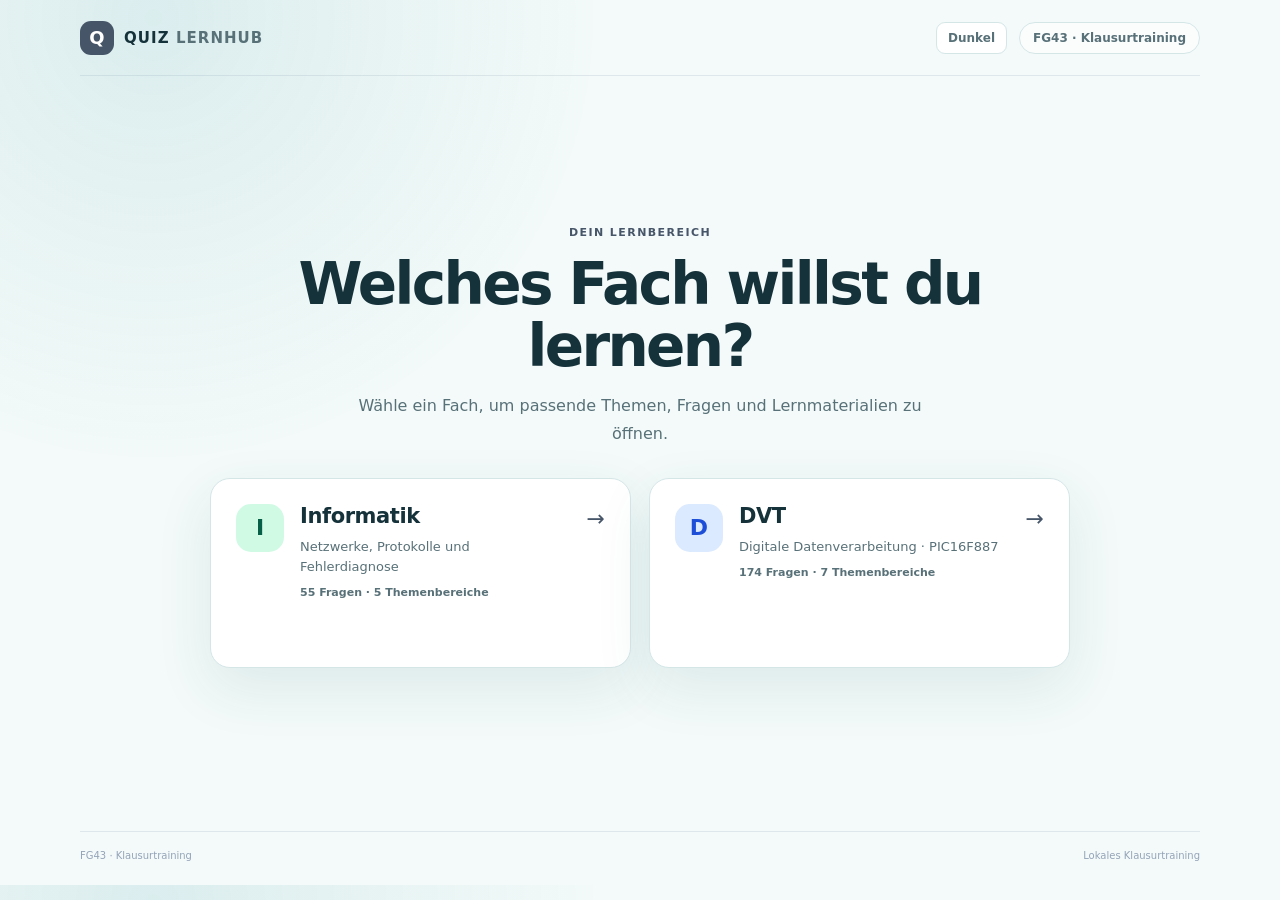
==== DVT-quiz-app/index.html @ 06a9f0ba "desktop" ====
<!doctype html>
<html lang="de">
<head>
  <meta charset="utf-8">
  <meta name="viewport" content="width=device-width, initial-scale=1">
  <meta http-equiv="refresh" content="0; url=../index.html">
  <script>window.location.replace("../index.html");</script>
  <meta name="theme-color" content="#f4f7fb">
  <title>DVT Quiz | FG43</title>
  <link rel="stylesheet" href="style.css">
  <script src="questions.js" defer></script>
  <script src="app.js" defer></script>
</head>
<body>
  <div class="page-shell">
    <header class="topbar">
      <a class="brand" href="#" aria-label="DVT Quiz Startseite">
        <span class="brand-mark">D</span>
        <span>DVT <span class="brand-light">QUIZ</span></span>
      </a>
      <div class="topbar-actions">
        <a class="header-link" href="lernseite.html">Lernseite</a>
        <button id="themeToggle" class="theme-toggle" type="button" aria-label="Darstellung wechseln">Dunkel</button>
        <span class="course-tag">Leistungskurs · FG43</span>
      </div>
    </header>

    <main>
      <section id="startView" class="view start-view">
        <form id="startForm" class="setup-card">
          <div class="card-heading">
            <div>
              <p class="eyebrow">Dein Quiz</p>
              <h2>DVT-Quiz einrichten</h2>
            </div>
            <span class="duration-badge">max. 90 min</span>
          </div>

          <div class="field-row">
            <span class="field-label">Kategorien</span>
            <div class="category-actions">
              <button id="selectAllCategories" class="text-button" type="button">Alle auswählen</button>
              <button id="clearCategories" class="text-button" type="button">Alle abwählen</button>
            </div>
          </div>
          <div id="categoryGrid" class="category-grid" aria-label="Quizkategorien"></div>

          <label class="field-label" for="countSelect">Aufgaben im Durchlauf</label>
          <select id="countSelect" class="select-control">
            <option value="25" selected>25 Aufgaben · 50 min</option>
            <option value="20">20 Aufgaben · 40 min</option>
            <option value="15">15 Aufgaben · 30 min</option>
            <option value="10">10 Aufgaben · 20 min</option>
          </select>

          <label class="field-label" for="difficultyMode">Schwierigkeitsmix</label>
          <select id="difficultyMode" class="select-control">
            <option value="balanced">Ausgewogen · alle Stufen</option>
            <option value="challenging">Mehr schwere und Knobelaufgaben</option>
            <option value="warmup">Nur Leicht &amp; Mittel · zum Warmwerden</option>
            <option value="hardKnobel">Nur Schwer &amp; Knobel · Härtetest</option>
          </select>

          <label class="field-label" for="quizMode">Quizmodus</label>
          <select id="quizMode" class="select-control">
            <option value="exam">Klausurmodus · Feedback am Ende</option>
            <option value="learning">Lernmodus · Sofort-Feedback</option>
          </select>

          <div class="setup-note">
            <span class="note-icon" aria-hidden="true">i</span>
            <p id="setupNoteText">Die Bearbeitungszeit beträgt 2 Minuten pro Aufgabe, maximal 90 Minuten.</p>
          </div>
          <button class="button button-primary button-wide" type="submit">Quiz starten <span aria-hidden="true">→</span></button>
        </form>

        <div id="topicShortcuts" class="topic-strip" aria-label="Themen-Schnellfilter"></div>
      </section>

      <section id="quizView" class="view quiz-view" hidden>
        <div class="quiz-header">
          <div>
            <p class="eyebrow" id="quizTopicLabel">Prüfungssimulation</p>
            <h1>Aufgabe <span id="currentNumber">1</span><span class="heading-muted"> / <span id="totalNumber">25</span></span></h1>
          </div>
          <div class="timer-card" id="timerCard" role="timer" aria-live="polite">
            <span class="timer-label">Verbleibende Zeit</span>
            <strong id="timerDisplay">90:00</strong>
          </div>
        </div>

        <div class="progress-track" aria-label="Quizfortschritt">
          <div id="progressBar" class="progress-bar"></div>
        </div>

        <div class="quiz-layout">
          <aside class="question-sidebar">
            <div class="sidebar-title">
              <h2>Übersicht</h2>
              <span id="answeredCount">0 beantwortet</span>
            </div>
            <div id="questionGrid" class="question-grid" aria-label="Aufgabennavigation"></div>
            <div class="legend"><span class="legend-dot done"></span> beantwortet <span class="legend-dot current"></span> aktuell</div>
          </aside>

          <section class="question-panel" aria-live="polite">
            <div class="question-meta">
              <span id="questionCategory" class="topic-pill"></span>
              <span id="questionType" class="type-label"></span>
              <span id="questionDifficulty" class="difficulty-pill"></span>
              <span id="questionPoints" class="points-label"></span>
            </div>
            <h2 id="questionPrompt" class="question-prompt"></h2>
            <pre id="questionCode" class="code-block" hidden><code></code></pre>
            <div class="question-tools">
              <button id="tipButton" class="button button-tip" type="button" aria-expanded="false">Tipp anzeigen</button>
              <button id="unsureButton" class="button button-unsure" type="button" aria-pressed="false">◇ Unsicher / später prüfen</button>
            </div>
            <aside id="tipPanel" class="tip-panel" hidden></aside>
            <div id="questionContent" class="question-content"></div>
            <div id="instantFeedback" class="instant-feedback" hidden aria-live="polite"></div>
            <p class="keyboard-hint">Tastatur: 1–7 Antwort wählen/umschalten · ←/→ oder P/N zurück/weiter · T für Tipp (ohne Eingabefeld-Fokus)</p>
            <div class="question-navigation">
              <button id="prevButton" class="button button-secondary" type="button">← Zurück</button>
              <button id="nextButton" class="button button-secondary" type="button">Weiter →</button>
            </div>
          </section>
        </div>

        <footer class="quiz-footer">
          <span id="footerProgress">0 von 25 beantwortet</span>
          <button id="submitButton" class="button button-submit" type="button">Quiz abgeben</button>
        </footer>
      </section>

      <section id="resultView" class="view result-view" hidden>
        <div class="result-heading">
          <p class="eyebrow">Auswertung</p>
          <h1 id="resultTitle">Quiz abgeschlossen</h1>
          <p id="resultSubtitle" class="intro"></p>
        </div>

        <div class="result-summary">
          <article class="score-card score-primary">
            <span>Notenpunkte</span>
            <strong id="gradePoints">—</strong>
            <small id="gradeName">—</small>
          </article>
          <article class="score-card">
            <span>Ergebnis</span>
            <strong id="scoreValue">—</strong>
            <small id="percentValue">—</small>
          </article>
          <article class="score-card">
            <span>Richtige Antworten</span>
            <strong id="correctValue">—</strong>
            <small id="resultTime">—</small>
          </article>
          <article class="score-card score-unsure">
            <span>Unsicher markiert</span>
            <strong id="unsureValue">—</strong>
            <small id="unsureCorrectValue">—</small>
          </article>
        </div>

        <section class="category-results" aria-labelledby="categoryResultsTitle">
          <h2 id="categoryResultsTitle">Trefferquote nach Kategorie</h2>
          <div id="categoryResults" class="category-results-list"></div>
        </section>

        <div class="result-actions">
          <button id="restartButton" class="button button-primary" type="button">Neues Quiz starten</button>
          <button id="repeatWrongButton" class="button button-secondary" type="button" disabled>Falsche Antworten wiederholen</button>
          <button id="repeatLuckyButton" class="button button-secondary" type="button" disabled>Unsichere richtige Antworten wiederholen</button>
          <button id="toggleReviewButton" class="button button-secondary" type="button">Lösungen ansehen</button>
        </div>
        <section id="reviewSection" class="review-section" hidden>
          <h2>Aufgaben und Lösungen</h2>
          <div id="reviewList" class="review-list"></div>
          <section id="uncertainSection" class="uncertain-section" hidden>
            <h2>Unsicher markiert · separat prüfen</h2>
            <div id="uncertainReviewList" class="review-list"></div>
          </section>
        </section>
      </section>
    </main>

    <dialog id="submitDialog" class="confirm-dialog" aria-labelledby="submitDialogTitle">
      <form method="dialog">
        <p class="eyebrow">Quiz abgeben</p>
        <h2 id="submitDialogTitle">Möchtest du wirklich abgeben?</h2>
        <p id="submitDialogText" class="confirm-dialog-text"></p>
        <div class="confirm-dialog-actions">
          <button id="cancelSubmitButton" class="button button-secondary" value="cancel">Weiterarbeiten</button>
          <button id="confirmSubmitButton" class="button button-primary" value="confirm">Jetzt abgeben</button>
        </div>
      </form>
    </dialog>

    <footer class="site-footer">
      <span>Datenverarbeitungstechnik · FG43</span>
      <span>Lokales Klausurtraining</span>
    </footer>
  </div>
  <script src="theme.js" defer></script>
</body>
</html>
---- DVT-quiz-app/style.css ----
:root {
  color-scheme: light;
  --ink: #17233a;
  --muted: #64748b;
  --line: #e2e8f0;
  --surface: #ffffff;
  --canvas: #f4f7fb;
  --blue: #315ee8;
  --blue-dark: #2347bd;
  --blue-soft: #edf2ff;
  --green: #16835d;
  --green-soft: #e9f7f1;
  --red: #c2414b;
  --red-soft: #fff0f0;
  --amber: #ae7511;
  --shadow: 0 20px 55px rgba(32, 54, 91, 0.08);
  font-family: Inter, ui-sans-serif, system-ui, -apple-system, BlinkMacSystemFont, "Segoe UI", sans-serif;
}

* { box-sizing: border-box; }

body {
  margin: 0;
  min-width: 320px;
  background:
    radial-gradient(circle at 12% 2%, rgba(49, 94, 232, 0.08), transparent 28rem),
    var(--canvas);
  color: var(--ink);
}

button, select { font: inherit; }
button { cursor: pointer; }
[hidden] { display: none !important; }

.page-shell { width: min(1120px, calc(100% - 40px)); margin: 0 auto; }
.topbar { height: 76px; display: flex; align-items: center; justify-content: space-between; border-bottom: 1px solid rgba(148, 163, 184, 0.22); }
.brand { display: inline-flex; gap: 10px; align-items: center; color: var(--ink); text-decoration: none; font-weight: 850; letter-spacing: 0.07em; font-size: 15px; }
.brand-mark { display: grid; width: 34px; height: 34px; place-items: center; border-radius: 11px; background: var(--blue); color: white; font-weight: 800; font-size: 18px; letter-spacing: 0; }
.brand-light { color: var(--muted); font-weight: 650; }
.course-tag { border: 1px solid var(--line); background: rgba(255,255,255,.72); border-radius: 999px; padding: 8px 13px; color: var(--muted); font-size: 12px; font-weight: 700; }

.view { padding: 42px 0 56px; }
.start-view { display: grid; grid-template-columns: minmax(0, 620px); justify-content: center; gap: 20px; align-items: start; min-height: calc(100vh - 145px); }
.eyebrow { margin: 0 0 12px; color: var(--blue); font-size: 11px; line-height: 1.4; font-weight: 800; letter-spacing: .13em; text-transform: uppercase; }
h1, h2, p { margin-top: 0; }
.quiz-header h1, .result-heading h1 { margin-bottom: 18px; font-size: clamp(36px, 5vw, 58px); line-height: 1.06; letter-spacing: -.045em; }
.intro { max-width: 570px; color: var(--muted); font-size: 16px; line-height: 1.75; }
.setup-card { padding: 28px; border: 1px solid rgba(226, 232, 240, .9); border-radius: 22px; background: var(--surface); box-shadow: var(--shadow); }
.card-heading { display: flex; align-items: flex-start; justify-content: space-between; gap: 16px; margin-bottom: 24px; }
.card-heading .eyebrow { margin-bottom: 7px; }
.card-heading h2 { margin: 0; font-size: 22px; letter-spacing: -.025em; }
.duration-badge { border-radius: 999px; background: var(--blue-soft); color: var(--blue-dark); padding: 8px 12px; font-size: 12px; font-weight: 800; white-space: nowrap; }
.field-label { display: block; margin: 18px 0 8px; color: #334155; font-size: 13px; font-weight: 750; }
.select-control { width: 100%; min-height: 48px; padding: 0 13px; border: 1px solid #d7dfeb; border-radius: 11px; background: #fff; color: var(--ink); outline: none; }
.select-control:focus, button:focus-visible, select:focus-visible, input:focus-visible { outline: 3px solid rgba(49,94,232,.24); outline-offset: 2px; }
.setup-note { display: flex; gap: 10px; margin: 22px 0; padding: 13px; border-radius: 12px; background: #f6f8fc; }
.setup-note p { margin: 0; color: var(--muted); font-size: 12px; line-height: 1.6; }
.note-icon { flex: 0 0 18px; display: grid; width: 18px; height: 18px; place-items: center; border-radius: 50%; background: #dce6ff; color: var(--blue-dark); font-size: 12px; font-weight: 900; }
.button { display: inline-flex; align-items: center; justify-content: center; gap: 10px; min-height: 44px; padding: 0 17px; border: 1px solid transparent; border-radius: 11px; font-size: 13px; font-weight: 760; transition: background .15s, border-color .15s, transform .15s; }
.button:hover { transform: translateY(-1px); }
.button-primary { background: var(--blue); color: white; }
.button-primary:hover { background: var(--blue-dark); }
.button-wide { width: 100%; min-height: 50px; }
.button-secondary { border-color: var(--line); background: white; color: #334155; }
.button-secondary:hover { background: #f8fafc; border-color: #cbd5e1; }
.button-submit { background: var(--ink); color: white; }
.button-submit:hover { background: #293b5c; }
.topic-strip { grid-column: 1 / -1; display: flex; flex-wrap: wrap; gap: 9px; margin-top: 0; }
.topic-strip span { padding: 8px 11px; border: 1px solid var(--line); border-radius: 999px; background: rgba(255,255,255,.72); color: #64748b; font-size: 11px; font-weight: 650; }

.quiz-header { display: flex; align-items: flex-end; justify-content: space-between; gap: 20px; }
.quiz-header h1 { margin: 0; font-size: clamp(30px, 4vw, 42px); }
.heading-muted { color: #94a3b8; font-size: .68em; font-weight: 600; }
.timer-card { min-width: 136px; padding: 10px 15px; border: 1px solid var(--line); border-radius: 13px; background: white; text-align: center; box-shadow: 0 5px 15px rgba(32,54,91,.04); }
.timer-label { display: block; color: var(--muted); font-size: 10px; font-weight: 750; text-transform: uppercase; letter-spacing: .09em; }
.timer-card strong { display: block; margin-top: 3px; font-size: 25px; font-variant-numeric: tabular-nums; letter-spacing: .04em; }
.timer-card.is-low { border-color: #f2b6b8; background: var(--red-soft); color: var(--red); }
.progress-track { height: 6px; margin: 24px 0; overflow: hidden; border-radius: 99px; background: #e6ebf3; }
.progress-bar { height: 100%; width: 0; border-radius: inherit; background: linear-gradient(90deg, #315ee8, #7390ff); transition: width .25s ease; }
.quiz-layout { display: grid; grid-template-columns: 220px minmax(0, 1fr); gap: 18px; align-items: stretch; }
.question-sidebar, .question-panel { border: 1px solid var(--line); border-radius: 18px; background: var(--surface); box-shadow: 0 10px 30px rgba(32,54,91,.04); }
.question-sidebar { padding: 18px; }
.sidebar-title { display: flex; justify-content: space-between; align-items: baseline; gap: 10px; margin-bottom: 15px; }
.sidebar-title h2 { margin: 0; font-size: 14px; }
.sidebar-title span { color: var(--muted); font-size: 10px; }
.question-grid { display: grid; grid-template-columns: repeat(5, 1fr); gap: 7px; }
.question-nav-button { width: 100%; aspect-ratio: 1; border: 1px solid var(--line); border-radius: 8px; background: white; color: #64748b; font-size: 11px; font-weight: 700; }
.question-nav-button.is-answered { border-color: #b7e4d1; background: var(--green-soft); color: var(--green); }
.question-nav-button.is-current { outline: 2px solid var(--blue); outline-offset: 1px; color: var(--blue-dark); }
.legend { display: flex; align-items: center; gap: 6px; margin-top: 17px; color: var(--muted); font-size: 10px; }
.legend-dot { width: 8px; height: 8px; margin-left: 5px; border: 1px solid #cbd5e1; border-radius: 50%; }
.legend-dot.done { border-color: #70c4a0; background: var(--green-soft); }
.legend-dot.current { border-color: var(--blue); background: var(--blue); }
.question-panel { min-height: 450px; padding: clamp(20px, 4vw, 36px); display: flex; flex-direction: column; }
.question-meta { display: flex; align-items: center; flex-wrap: wrap; gap: 9px; margin-bottom: 21px; }
.topic-pill { padding: 6px 9px; border-radius: 999px; background: var(--blue-soft); color: var(--blue-dark); font-size: 10px; font-weight: 800; }
.type-label, .points-label { color: var(--muted); font-size: 11px; font-weight: 650; }
.points-label { margin-left: auto; }
.question-prompt { margin: 0 0 18px; font-size: clamp(18px, 2.5vw, 24px); line-height: 1.45; letter-spacing: -.02em; }
.code-block { margin: 0 0 19px; padding: 16px 18px; overflow-x: auto; border: 1px solid #253651; border-radius: 12px; background: #152238; color: #e3ecff; font: 13px/1.7 "Cascadia Code", "SFMono-Regular", Consolas, monospace; tab-size: 4; }
.question-content { display: grid; gap: 10px; margin: 0 0 25px; }
.answer-option { display: flex; align-items: flex-start; gap: 11px; padding: 13px 14px; border: 1px solid var(--line); border-radius: 11px; background: #fff; cursor: pointer; transition: border-color .12s, background .12s; }
.answer-option:hover { border-color: #b9c9f8; background: #fafbff; }
.answer-option:has(input:checked) { border-color: #7d98f0; background: #f5f7ff; }
.answer-option input { margin: 3px 0 0; accent-color: var(--blue); }
.option-letter { display: inline-grid; flex: 0 0 22px; width: 22px; height: 22px; place-items: center; border-radius: 7px; background: #f1f5f9; color: #475569; font-size: 10px; font-weight: 800; }
.option-text { color: #334155; font-size: 13px; line-height: 1.55; }
.cloze-line { color: #334155; font-size: 14px; line-height: 2.6; }
.cloze-select { max-width: 100%; margin: 0 4px; padding: 8px 28px 8px 10px; border: 1px solid #cbd5e1; border-radius: 8px; background: #fff; color: var(--ink); }
.question-navigation { display: flex; justify-content: space-between; gap: 10px; margin-top: auto; padding-top: 14px; border-top: 1px solid #f0f3f8; }
.keyboard-hint { margin: 0 0 9px; color: var(--muted); font-size: 10px; text-align: right; }
.quiz-footer { display: flex; justify-content: space-between; align-items: center; gap: 16px; margin-top: 17px; color: var(--muted); font-size: 12px; }

.result-heading { margin: 12px 0 24px; }
.result-heading h1 { margin-bottom: 10px; font-size: clamp(34px, 5vw, 48px); }
.result-heading .intro { margin-bottom: 0; }
.result-summary { display: grid; grid-template-columns: repeat(3, 1fr); gap: 14px; }
.score-card { min-height: 145px; display: flex; flex-direction: column; align-items: flex-start; justify-content: center; padding: 22px; border: 1px solid var(--line); border-radius: 17px; background: white; box-shadow: 0 8px 24px rgba(32,54,91,.04); }
.score-card span { color: var(--muted); font-size: 11px; font-weight: 750; text-transform: uppercase; letter-spacing: .08em; }
.score-card strong { margin: 8px 0 2px; font-size: 34px; letter-spacing: -.04em; font-variant-numeric: tabular-nums; }
.score-card small { color: var(--muted); font-size: 12px; }
.score-primary { border-color: #d4defc; background: linear-gradient(135deg, #eef2ff, #fff); }
.score-primary strong { color: var(--blue-dark); }
.result-actions { display: flex; gap: 10px; margin: 22px 0 30px; }
.review-section h2 { font-size: 20px; }
.review-list { display: grid; gap: 12px; }
.review-card { padding: 17px; border: 1px solid var(--line); border-left: 4px solid #cbd5e1; border-radius: 12px; background: white; }
.review-card.is-correct { border-left-color: var(--green); }
.review-card.is-wrong { border-left-color: var(--red); }
.review-card h3 { margin: 0 0 10px; font-size: 14px; line-height: 1.5; }
.review-status { margin-bottom: 8px; font-size: 11px; font-weight: 800; }
.review-card.is-correct .review-status { color: var(--green); }
.review-card.is-wrong .review-status { color: var(--red); }
.review-answer, .review-explanation { margin: 6px 0 0; color: #475569; font-size: 12px; line-height: 1.6; }
.review-explanation { color: var(--muted); }
.review-code { margin: 10px 0; padding: 10px; overflow-x: auto; border-radius: 8px; background: #152238; color: #e3ecff; font: 11px/1.6 Consolas, monospace; }
.site-footer { display: flex; justify-content: space-between; gap: 15px; padding: 18px 0 24px; border-top: 1px solid rgba(148,163,184,.22); color: #94a3b8; font-size: 10px; }

@media (max-width: 780px) {
  .start-view { grid-template-columns: 1fr; gap: 18px; padding-top: 32px; }

  .topic-strip { margin-top: 0; }
  .quiz-layout { grid-template-columns: 1fr; }
  .question-sidebar { order: 2; }
  .question-grid { grid-template-columns: repeat(10, 1fr); }
  .question-nav-button { font-size: 10px; }
  .question-panel { min-height: 390px; }
}

@media (max-width: 520px) {
  .page-shell { width: min(100% - 24px, 1120px); }
  .topbar { height: 64px; }
  .course-tag { padding: 7px 9px; font-size: 10px; }
  .view { padding: 27px 0 38px; }
  .setup-card { padding: 21px; border-radius: 17px; }
  .quiz-header { align-items: center; }
  .quiz-header h1 { font-size: 29px; }
  .timer-card { min-width: 104px; padding: 8px 9px; }
  .timer-card strong { font-size: 21px; }
  .question-panel { padding: 19px; }
  .question-grid { grid-template-columns: repeat(6, 1fr); }
  .question-navigation .button { padding: 0 11px; font-size: 12px; }
  .quiz-footer { align-items: flex-start; }
  .quiz-footer .button { min-height: 40px; padding: 0 12px; font-size: 12px; }
  .result-summary { grid-template-columns: 1fr; }
  .score-card { min-height: 110px; }
  .result-actions { flex-wrap: wrap; }
  .site-footer { font-size: 9px; }
}

.topbar-actions { display: flex; align-items: center; gap: 12px; }
.header-link, .theme-toggle { color: var(--muted); font-size: 12px; font-weight: 700; text-decoration: none; }
.header-link:hover { color: var(--blue); }
.theme-toggle { padding: 8px 11px; border: 1px solid var(--line); border-radius: 9px; background: var(--surface); cursor: pointer; }
.field-row { display: flex; align-items: center; justify-content: space-between; gap: 10px; }
.field-row .field-label { margin: 18px 0 8px; }
.category-actions { display: flex; gap: 10px; }
.text-button { padding: 4px 0; border: 0; background: none; color: var(--blue); font-size: 11px; font-weight: 750; }
.category-grid { display: flex; flex-wrap: wrap; gap: 7px; max-height: 190px; overflow-y: auto; padding: 2px 3px 4px 1px; }
.category-chip { display: inline-flex; align-items: center; gap: 6px; min-height: 30px; padding: 5px 8px; border: 1px solid var(--line); border-radius: 8px; background: var(--surface); color: var(--muted); font-size: 10px; font-weight: 650; cursor: pointer; }
.category-chip:has(input:checked) { border-color: #b7c8fa; background: var(--blue-soft); color: var(--blue-dark); }
.category-chip input { margin: 0; accent-color: var(--blue); }
.question-tools { display: flex; flex-wrap: wrap; gap: 8px; margin: 0 0 14px; }
.button-tip, .button-unsure { min-height: 36px; padding: 0 11px; border-color: var(--line); background: var(--surface); color: var(--muted); font-size: 11px; }
.button-tip { color: var(--blue-dark); }
.button-unsure.is-marked { border-color: #f0c266; background: #fff8e6; color: #825a09; }
.tip-panel { margin: 0 0 16px; padding: 12px 14px; border-left: 3px solid #e8ad39; border-radius: 8px; background: #fff8e6; color: #75551b; font-size: 12px; line-height: 1.65; }
.difficulty-pill { padding: 5px 8px; border-radius: 999px; background: #f1f5f9; color: #475569; font-size: 10px; font-weight: 800; }
.difficulty-pill[data-level="leicht"] { background: #e8f7ef; color: #147247; }
.difficulty-pill[data-level="schwer"], .difficulty-pill[data-level="knobel"] { background: #fff1e8; color: #a44d16; }
.instant-feedback { margin: 0 0 20px; padding: 14px; border: 1px solid var(--line); border-radius: 11px; font-size: 12px; line-height: 1.6; }
.instant-feedback strong { display: block; margin-bottom: 5px; }
.instant-feedback p { margin: 5px 0 0; }
.instant-feedback.is-correct { border-color: #a9dec4; background: var(--green-soft); color: #145c40; }
.instant-feedback.is-wrong { border-color: #f0bfc0; background: var(--red-soft); color: #8e3037; }
.question-nav-button.is-uncertain { border-color: #e6b84f; box-shadow: inset 0 -3px #e6b84f; }
.result-summary { grid-template-columns: repeat(4, 1fr); }
.score-unsure { border-color: #f0d99c; background: #fffbef; }
.review-card.is-uncertain { box-shadow: 0 0 0 2px rgba(230, 184, 79, .28); }
.uncertain-section { margin-top: 30px; padding-top: 22px; border-top: 1px solid var(--line); }
.uncertain-section h2 { color: #8b6414; }

:root[data-theme="dark"] {
  color-scheme: dark;
  --ink: #e8eefb;
  --muted: #9aa9c2;
  --line: #2a3851;
  --surface: #17243a;
  --canvas: #0e1727;
  --blue: #7896ff;
  --blue-dark: #a9bbff;
  --blue-soft: #202f50;
  --green: #67d2a2;
  --green-soft: #18382e;
  --red: #ff9298;
  --red-soft: #40252d;
  --amber: #edbd5b;
  --shadow: 0 20px 55px rgba(0, 0, 0, .22);
}
:root[data-theme="dark"] body { background: radial-gradient(circle at 12% 2%, rgba(80, 110, 210, .12), transparent 28rem), var(--canvas); }
:root[data-theme="dark"] .course-tag,
:root[data-theme="dark"] .topic-strip span,
:root[data-theme="dark"] .select-control,
:root[data-theme="dark"] .button-secondary,
:root[data-theme="dark"] .timer-card,
:root[data-theme="dark"] .question-nav-button,
:root[data-theme="dark"] .answer-option,
:root[data-theme="dark"] .cloze-select,
:root[data-theme="dark"] .score-card,
:root[data-theme="dark"] .review-card { background: var(--surface); color: var(--ink); }
:root[data-theme="dark"] .field-label,
:root[data-theme="dark"] .option-text,
:root[data-theme="dark"] .cloze-line,
:root[data-theme="dark"] .review-answer { color: #c7d2e5; }
:root[data-theme="dark"] .setup-note { background: #1d2b42; }
:root[data-theme="dark"] .option-letter { background: #25344d; color: #d3def0; }
:root[data-theme="dark"] .answer-option:hover,
:root[data-theme="dark"] .answer-option:has(input:checked) { background: #202f50; }
:root[data-theme="dark"] .category-chip { background: var(--surface); color: var(--muted); }
:root[data-theme="dark"] .category-chip:has(input:checked) { background: var(--blue-soft); color: var(--blue-dark); }
:root[data-theme="dark"] .button-tip { background: var(--surface); color: var(--blue-dark); }
:root[data-theme="dark"] .button-unsure.is-marked,
:root[data-theme="dark"] .tip-panel,
:root[data-theme="dark"] .score-unsure { background: #3a321e; color: #f2d48a; }
:root[data-theme="dark"] .instant-feedback.is-correct { background: #18382e; color: #a9e5c7; }
:root[data-theme="dark"] .instant-feedback.is-wrong { background: #40252d; color: #ffb6ba; }
:root[data-theme="dark"] .score-primary { background: linear-gradient(135deg, #202f50, var(--surface)); }
:root[data-theme="dark"] .score-primary strong { color: var(--blue-dark); }
:root[data-theme="dark"] .button-submit { background: #c7d4ff; color: #14213a; }
:root[data-theme="dark"] .progress-track { background: #25344d; }

@media (max-width: 780px) {
  .result-summary { grid-template-columns: repeat(2, 1fr); }
}
@media (max-width: 520px) {
  .topbar-actions { gap: 8px; }
  .header-link { font-size: 11px; }
  .course-tag { display: none; }
  .category-actions { gap: 7px; }
  .text-button { font-size: 10px; }
  .category-grid { max-height: 160px; }
  .question-meta { gap: 6px; }
  .points-label { margin-left: 0; }
  .result-summary { grid-template-columns: 1fr 1fr; gap: 8px; }
  .score-card { padding: 14px; min-height: 100px; }
  .score-card strong { font-size: 28px; }
}

.topic-strip .topic-chip {
  min-height: 34px;
  padding: 8px 11px;
  border: 1px solid var(--line);
  border-radius: 999px;
  background: var(--surface);
  color: var(--muted);
  font-size: 11px;
  font-weight: 700;
}
.topic-strip .topic-chip[aria-pressed="true"] {
  border-color: #b7c8fa;
  background: var(--blue-soft);
  color: var(--blue-dark);
}
.category-results { margin: 24px 0 0; }
.category-results h2 { margin: 0 0 13px; font-size: 18px; }
.category-results-list { display: grid; grid-template-columns: repeat(2, minmax(0, 1fr)); gap: 9px; }
.category-result { min-width: 0; padding: 12px 14px; border: 1px solid var(--line); border-radius: 11px; background: var(--surface); }
.category-result-header { display: flex; justify-content: space-between; gap: 12px; margin-bottom: 8px; font-size: 11px; }
.category-result-header a { min-width: 0; overflow-wrap: anywhere; color: var(--blue-dark); font-weight: 750; text-decoration: none; }
.category-result-header a:hover { text-decoration: underline; }
.category-result-header span { flex: 0 0 auto; color: var(--muted); font-variant-numeric: tabular-nums; }
.category-result-meter { height: 6px; overflow: hidden; border-radius: 99px; background: var(--line); }
.category-result-meter span { display: block; height: 100%; border-radius: inherit; background: var(--green); }
.result-actions { flex-wrap: wrap; }
.button:disabled { cursor: not-allowed; opacity: .58; transform: none; }
.confirm-dialog {
  width: min(440px, calc(100vw - 32px));
  padding: 25px;
  border: 1px solid var(--line);
  border-radius: 18px;
  background: var(--surface);
  color: var(--ink);
  box-shadow: var(--shadow);
}
.confirm-dialog::backdrop { background: rgba(15, 23, 42, .5); backdrop-filter: blur(3px); }
.confirm-dialog h2 { margin: 0 0 10px; font-size: 21px; }
.confirm-dialog .eyebrow { margin-bottom: 8px; }
.confirm-dialog-text { margin: 0; color: var(--muted); font-size: 13px; line-height: 1.6; }
.confirm-dialog-actions { display: flex; justify-content: flex-end; flex-wrap: wrap; gap: 9px; margin-top: 21px; }
:root[data-theme="dark"] .topic-strip .topic-chip { background: var(--surface); color: var(--muted); }
:root[data-theme="dark"] .topic-strip .topic-chip[aria-pressed="true"] { background: var(--blue-soft); color: var(--blue-dark); }

@media (max-width: 780px) {
  .category-results-list { grid-template-columns: 1fr; }
}
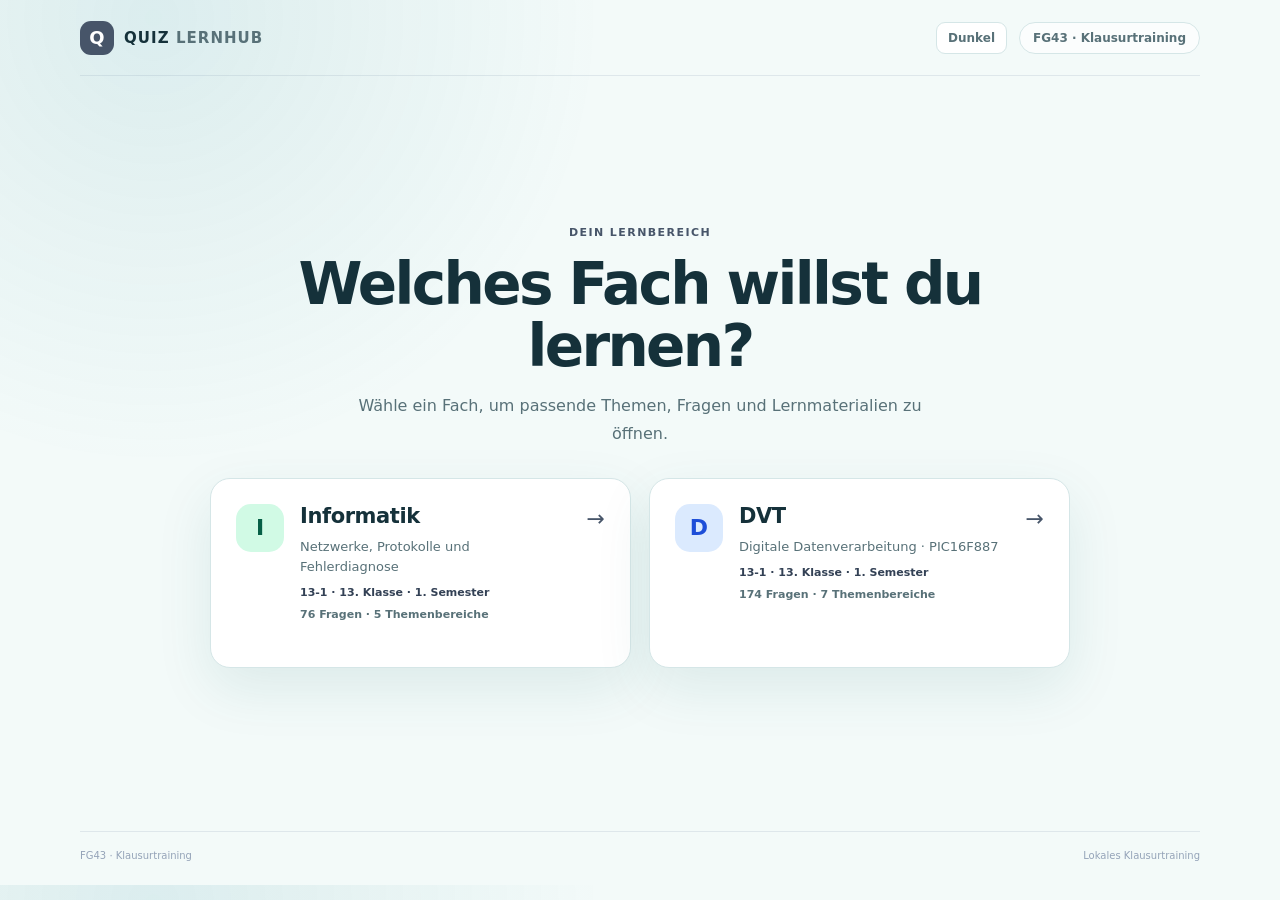
==== commit 0b23c4b0: "commit" ====
--- a/DVT-quiz-app/index.html
+++ b/DVT-quiz-app/index.html
@@ -2,206 +2,11 @@
 <html lang="de">
 <head>
   <meta charset="utf-8">
+  <meta http-equiv="refresh" content="0; url=../index.html">
   <meta name="viewport" content="width=device-width, initial-scale=1">
-  <meta http-equiv="refresh" content="0; url=../index.html">
-  <script>window.location.replace("../index.html");</script>
-  <meta name="theme-color" content="#f4f7fb">
-  <title>DVT Quiz | FG43</title>
-  <link rel="stylesheet" href="style.css">
-  <script src="questions.js" defer></script>
-  <script src="app.js" defer></script>
+  <title>DVT · gemeinsamer Lernhub</title>
 </head>
 <body>
-  <div class="page-shell">
-    <header class="topbar">
-      <a class="brand" href="#" aria-label="DVT Quiz Startseite">
-        <span class="brand-mark">D</span>
-        <span>DVT <span class="brand-light">QUIZ</span></span>
-      </a>
-      <div class="topbar-actions">
-        <a class="header-link" href="lernseite.html">Lernseite</a>
-        <button id="themeToggle" class="theme-toggle" type="button" aria-label="Darstellung wechseln">Dunkel</button>
-        <span class="course-tag">Leistungskurs · FG43</span>
-      </div>
-    </header>
-
-    <main>
-      <section id="startView" class="view start-view">
-        <form id="startForm" class="setup-card">
-          <div class="card-heading">
-            <div>
-              <p class="eyebrow">Dein Quiz</p>
-              <h2>DVT-Quiz einrichten</h2>
-            </div>
-            <span class="duration-badge">max. 90 min</span>
-          </div>
-
-          <div class="field-row">
-            <span class="field-label">Kategorien</span>
-            <div class="category-actions">
-              <button id="selectAllCategories" class="text-button" type="button">Alle auswählen</button>
-              <button id="clearCategories" class="text-button" type="button">Alle abwählen</button>
-            </div>
-          </div>
-          <div id="categoryGrid" class="category-grid" aria-label="Quizkategorien"></div>
-
-          <label class="field-label" for="countSelect">Aufgaben im Durchlauf</label>
-          <select id="countSelect" class="select-control">
-            <option value="25" selected>25 Aufgaben · 50 min</option>
-            <option value="20">20 Aufgaben · 40 min</option>
-            <option value="15">15 Aufgaben · 30 min</option>
-            <option value="10">10 Aufgaben · 20 min</option>
-          </select>
-
-          <label class="field-label" for="difficultyMode">Schwierigkeitsmix</label>
-          <select id="difficultyMode" class="select-control">
-            <option value="balanced">Ausgewogen · alle Stufen</option>
-            <option value="challenging">Mehr schwere und Knobelaufgaben</option>
-            <option value="warmup">Nur Leicht &amp; Mittel · zum Warmwerden</option>
-            <option value="hardKnobel">Nur Schwer &amp; Knobel · Härtetest</option>
-          </select>
-
-          <label class="field-label" for="quizMode">Quizmodus</label>
-          <select id="quizMode" class="select-control">
-            <option value="exam">Klausurmodus · Feedback am Ende</option>
-            <option value="learning">Lernmodus · Sofort-Feedback</option>
-          </select>
-
-          <div class="setup-note">
-            <span class="note-icon" aria-hidden="true">i</span>
-            <p id="setupNoteText">Die Bearbeitungszeit beträgt 2 Minuten pro Aufgabe, maximal 90 Minuten.</p>
-          </div>
-          <button class="button button-primary button-wide" type="submit">Quiz starten <span aria-hidden="true">→</span></button>
-        </form>
-
-        <div id="topicShortcuts" class="topic-strip" aria-label="Themen-Schnellfilter"></div>
-      </section>
-
-      <section id="quizView" class="view quiz-view" hidden>
-        <div class="quiz-header">
-          <div>
-            <p class="eyebrow" id="quizTopicLabel">Prüfungssimulation</p>
-            <h1>Aufgabe <span id="currentNumber">1</span><span class="heading-muted"> / <span id="totalNumber">25</span></span></h1>
-          </div>
-          <div class="timer-card" id="timerCard" role="timer" aria-live="polite">
-            <span class="timer-label">Verbleibende Zeit</span>
-            <strong id="timerDisplay">90:00</strong>
-          </div>
-        </div>
-
-        <div class="progress-track" aria-label="Quizfortschritt">
-          <div id="progressBar" class="progress-bar"></div>
-        </div>
-
-        <div class="quiz-layout">
-          <aside class="question-sidebar">
-            <div class="sidebar-title">
-              <h2>Übersicht</h2>
-              <span id="answeredCount">0 beantwortet</span>
-            </div>
-            <div id="questionGrid" class="question-grid" aria-label="Aufgabennavigation"></div>
-            <div class="legend"><span class="legend-dot done"></span> beantwortet <span class="legend-dot current"></span> aktuell</div>
-          </aside>
-
-          <section class="question-panel" aria-live="polite">
-            <div class="question-meta">
-              <span id="questionCategory" class="topic-pill"></span>
-              <span id="questionType" class="type-label"></span>
-              <span id="questionDifficulty" class="difficulty-pill"></span>
-              <span id="questionPoints" class="points-label"></span>
-            </div>
-            <h2 id="questionPrompt" class="question-prompt"></h2>
-            <pre id="questionCode" class="code-block" hidden><code></code></pre>
-            <div class="question-tools">
-              <button id="tipButton" class="button button-tip" type="button" aria-expanded="false">Tipp anzeigen</button>
-              <button id="unsureButton" class="button button-unsure" type="button" aria-pressed="false">◇ Unsicher / später prüfen</button>
-            </div>
-            <aside id="tipPanel" class="tip-panel" hidden></aside>
-            <div id="questionContent" class="question-content"></div>
-            <div id="instantFeedback" class="instant-feedback" hidden aria-live="polite"></div>
-            <p class="keyboard-hint">Tastatur: 1–7 Antwort wählen/umschalten · ←/→ oder P/N zurück/weiter · T für Tipp (ohne Eingabefeld-Fokus)</p>
-            <div class="question-navigation">
-              <button id="prevButton" class="button button-secondary" type="button">← Zurück</button>
-              <button id="nextButton" class="button button-secondary" type="button">Weiter →</button>
-            </div>
-          </section>
-        </div>
-
-        <footer class="quiz-footer">
-          <span id="footerProgress">0 von 25 beantwortet</span>
-          <button id="submitButton" class="button button-submit" type="button">Quiz abgeben</button>
-        </footer>
-      </section>
-
-      <section id="resultView" class="view result-view" hidden>
-        <div class="result-heading">
-          <p class="eyebrow">Auswertung</p>
-          <h1 id="resultTitle">Quiz abgeschlossen</h1>
-          <p id="resultSubtitle" class="intro"></p>
-        </div>
-
-        <div class="result-summary">
-          <article class="score-card score-primary">
-            <span>Notenpunkte</span>
-            <strong id="gradePoints">—</strong>
-            <small id="gradeName">—</small>
-          </article>
-          <article class="score-card">
-            <span>Ergebnis</span>
-            <strong id="scoreValue">—</strong>
-            <small id="percentValue">—</small>
-          </article>
-          <article class="score-card">
-            <span>Richtige Antworten</span>
-            <strong id="correctValue">—</strong>
-            <small id="resultTime">—</small>
-          </article>
-          <article class="score-card score-unsure">
-            <span>Unsicher markiert</span>
-            <strong id="unsureValue">—</strong>
-            <small id="unsureCorrectValue">—</small>
-          </article>
-        </div>
-
-        <section class="category-results" aria-labelledby="categoryResultsTitle">
-          <h2 id="categoryResultsTitle">Trefferquote nach Kategorie</h2>
-          <div id="categoryResults" class="category-results-list"></div>
-        </section>
-
-        <div class="result-actions">
-          <button id="restartButton" class="button button-primary" type="button">Neues Quiz starten</button>
-          <button id="repeatWrongButton" class="button button-secondary" type="button" disabled>Falsche Antworten wiederholen</button>
-          <button id="repeatLuckyButton" class="button button-secondary" type="button" disabled>Unsichere richtige Antworten wiederholen</button>
-          <button id="toggleReviewButton" class="button button-secondary" type="button">Lösungen ansehen</button>
-        </div>
-        <section id="reviewSection" class="review-section" hidden>
-          <h2>Aufgaben und Lösungen</h2>
-          <div id="reviewList" class="review-list"></div>
-          <section id="uncertainSection" class="uncertain-section" hidden>
-            <h2>Unsicher markiert · separat prüfen</h2>
-            <div id="uncertainReviewList" class="review-list"></div>
-          </section>
-        </section>
-      </section>
-    </main>
-
-    <dialog id="submitDialog" class="confirm-dialog" aria-labelledby="submitDialogTitle">
-      <form method="dialog">
-        <p class="eyebrow">Quiz abgeben</p>
-        <h2 id="submitDialogTitle">Möchtest du wirklich abgeben?</h2>
-        <p id="submitDialogText" class="confirm-dialog-text"></p>
-        <div class="confirm-dialog-actions">
-          <button id="cancelSubmitButton" class="button button-secondary" value="cancel">Weiterarbeiten</button>
-          <button id="confirmSubmitButton" class="button button-primary" value="confirm">Jetzt abgeben</button>
-        </div>
-      </form>
-    </dialog>
-
-    <footer class="site-footer">
-      <span>Datenverarbeitungstechnik · FG43</span>
-      <span>Lokales Klausurtraining</span>
-    </footer>
-  </div>
-  <script src="theme.js" defer></script>
+  <p>Der gemeinsame Lernhub befindet sich hier: <a href="../index.html">DVT auswählen</a>.</p>
 </body>
 </html>
